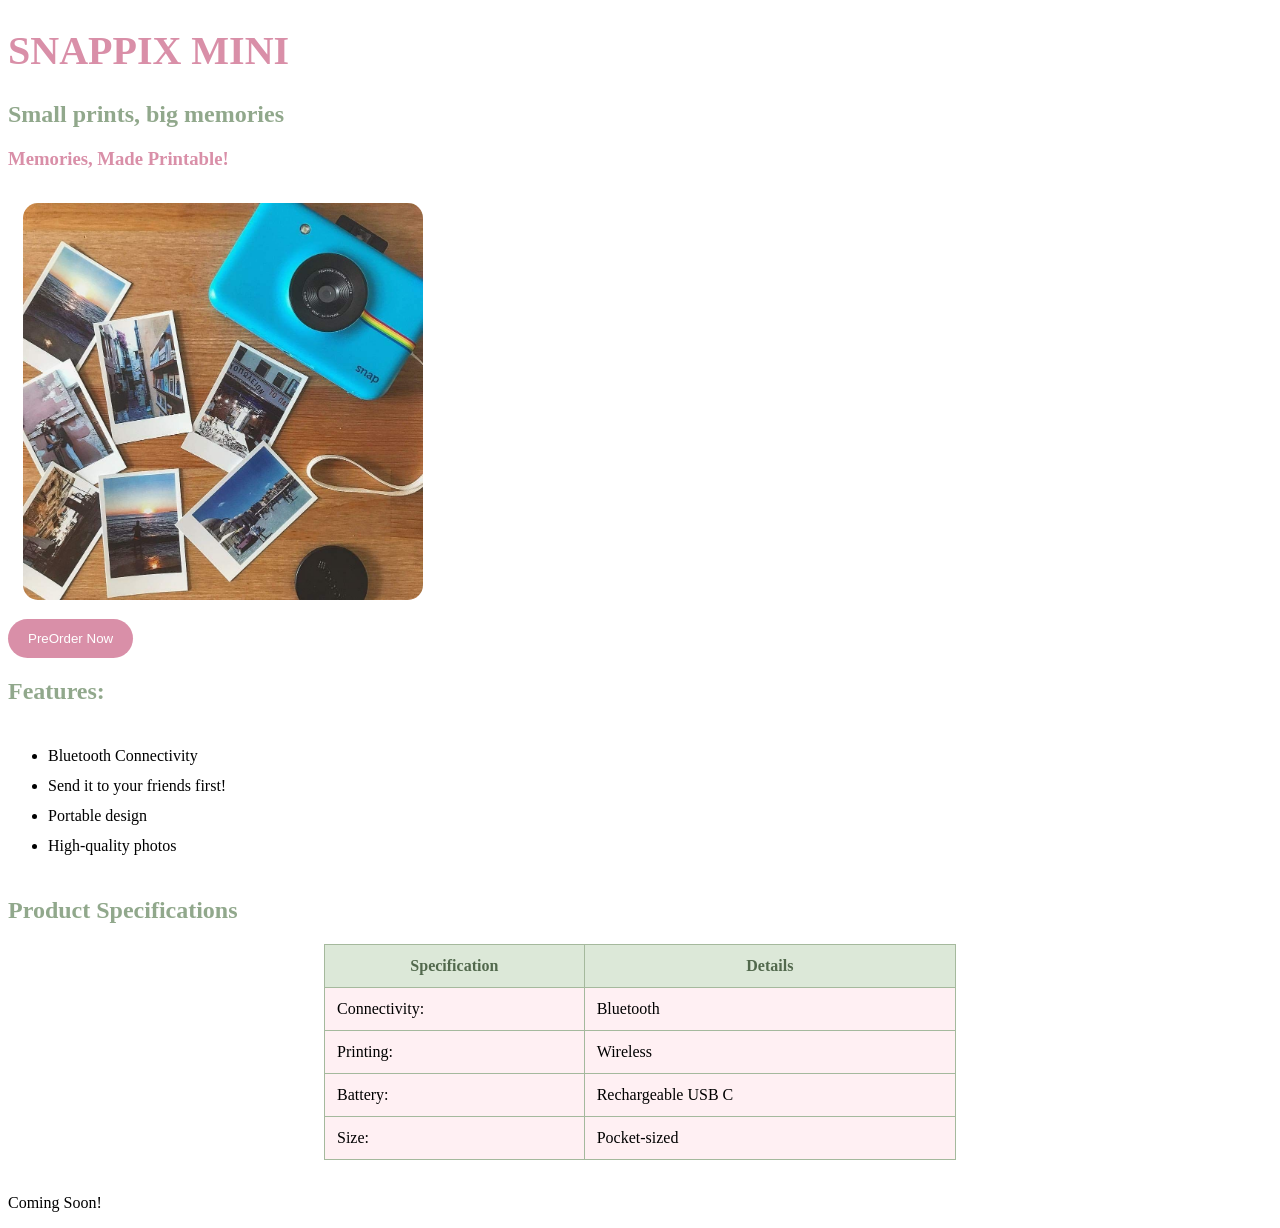
==== index.html @ 429f040e "Add Lab 11 page" ====
<!--Sanaina Ahsan, 26I-3102, SE-B-->

<!DOCTYPE html>
<html>

<head>
    <title>SNAPPIX Mini</title>
    <link rel="stylesheet" href="style.css">
</head>

<body>

    <h1>SNAPPIX MINI</h1>
    <h2>Small prints, big memories</h2>
    <h3>Memories, Made Printable!</h3>

    <img src="images/image.jpg" width="400">

    <br>

    <button onclick="preOrder()">
        PreOrder Now
    </button>

    <h2>Features:</h2>

    <ul>
        <li>Bluetooth Connectivity</li>
        <li>Send it to your friends first!</li>
        <li>Portable design</li>
        <li>High-quality photos</li>
    </ul>

    <h2>Product Specifications</h2>

    <table>
        <tr>
            <th>Specification</th>
            <th>Details</th>
        </tr>

        <tr>
            <td>Connectivity:</td>
            <td>Bluetooth</td>
        </tr>

        <tr>
            <td>Printing:</td>
            <td>Wireless</td>
        </tr>

        <tr>
            <td>Battery:</td>
            <td>Rechargeable USB C</td>
        </tr>

        <tr>
            <td>Size:</td>
            <td>Pocket-sized</td>
        </tr>

    </table>

    <br>

    <p>Coming Soon!</p>

    <script>
        function preOrder() {
            window.alert("SNAPPIX Mini is coming soon! Price: Rs. 8499");
            console.log("PreOrder button was clicked");
        }
    </script>

</body>
</html>
---- style.css ----
<!--Sanaina Ahsan, 26I-3102,SE-B-->
body {
    background-color: #FFF8F8;
    font-family: 'Poppins', Arial;
    text-align: center;
    color: #444444;
}

/* Main heading */
h1 {
    color: #D98FA8;
    font-size: 40px;
}

/* Subheadings */
h2 {
    color: #91A88C;
}

h3 {
    color: #D98FA8;
}


img {
    border-radius: 15px;
    margin: 15px;
}

/* Features */
ul {
    display: inline-block;
    text-align: left;
    line-height: 30px;
}

/* Specifications table */
table {
    margin: auto;
    border-collapse: collapse;
    width: 50%;
}

th, td {
    border: 1px solid #A5B99D;
    padding: 12px;
}

th {
    background-color: #DCE8D8;
    color: #52694D;
}

td {
    background-color: #FFF0F3;
}

/* Button */
button {
    background-color: #D98FA8;
    color: white;
    border: none;
    padding: 12px 20px;
    border-radius: 20px;
    font-family: 'Poppins', Arial;
    cursor: pointer;
}

button:hover {
    background-color: #91A88C;
}

/* Paragraphs */
p {
    font-size: 16px;
}
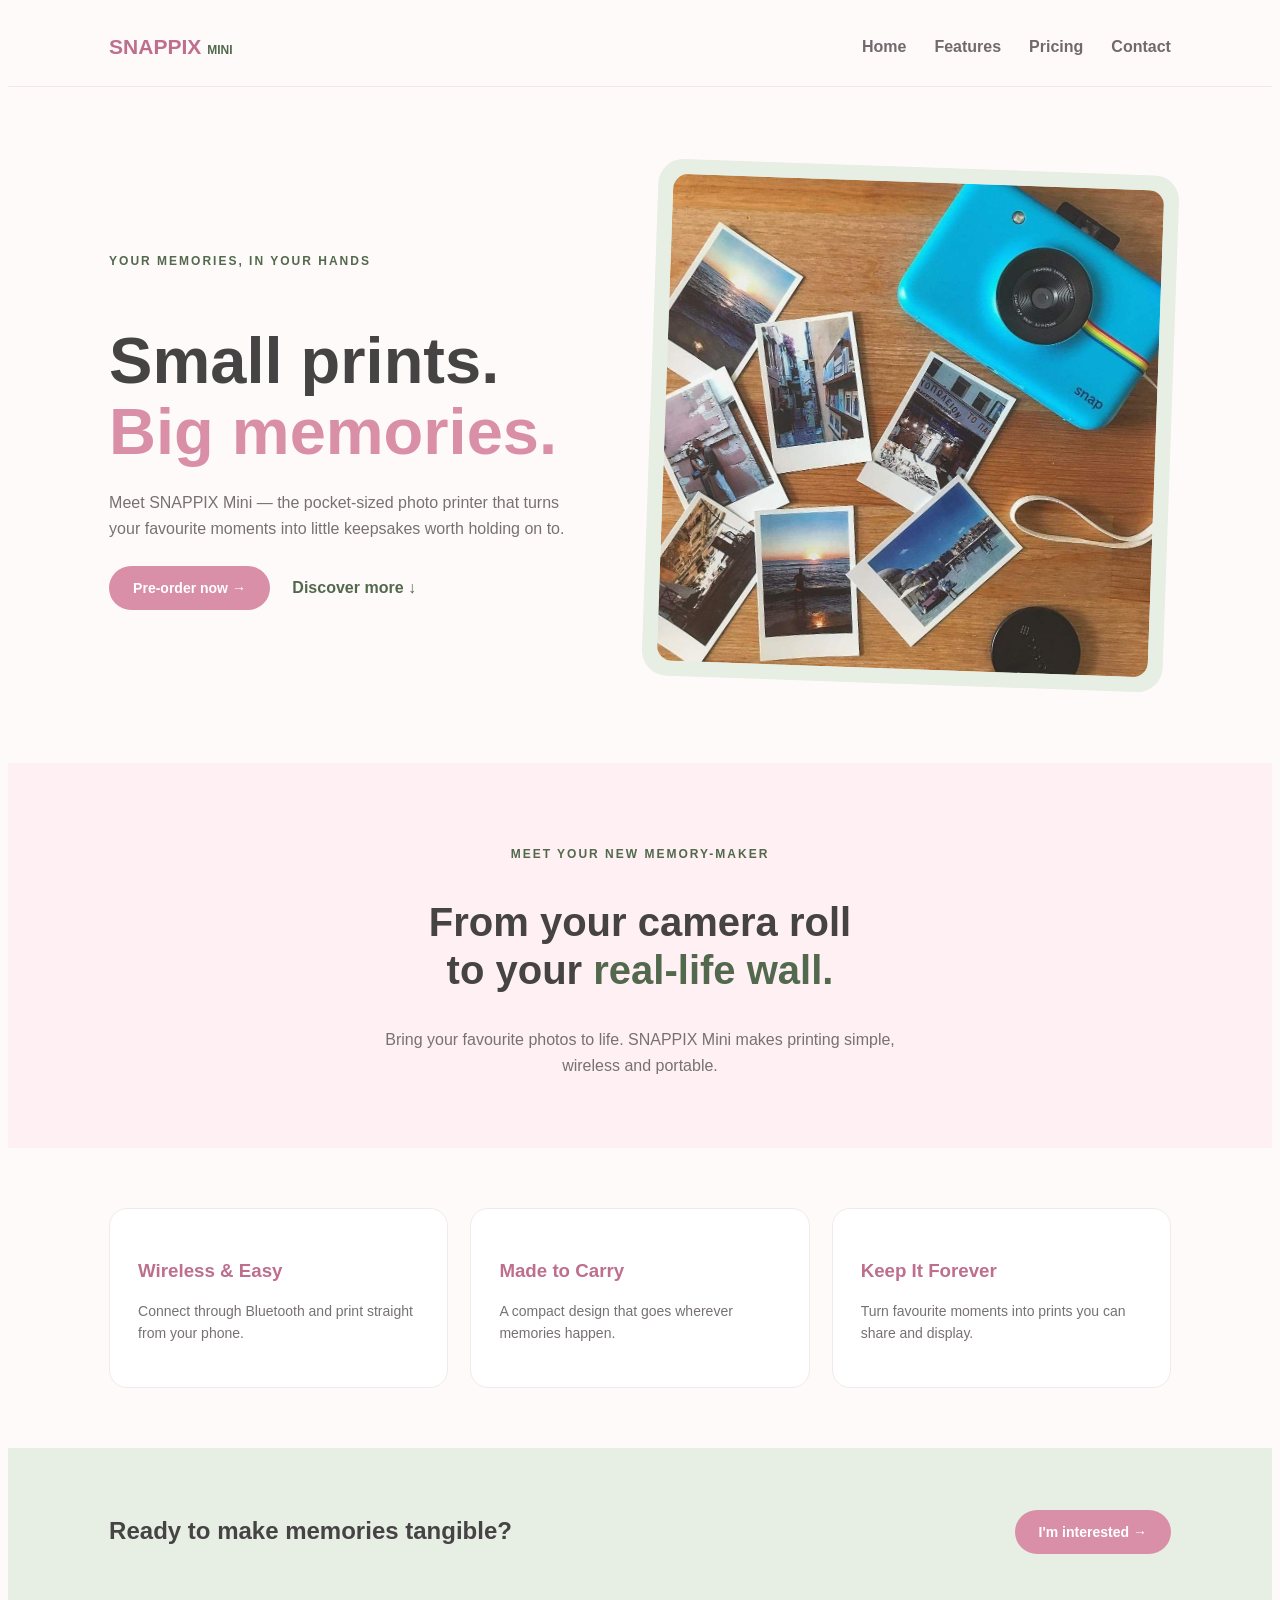
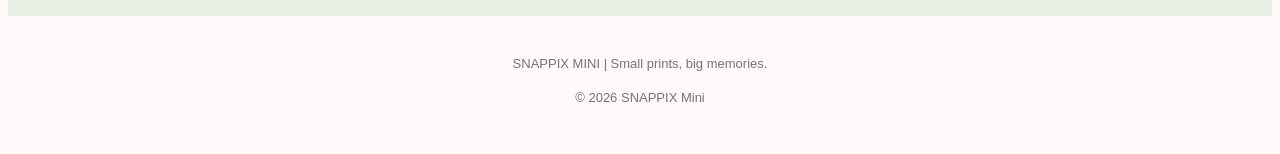
==== commit 9ad41e9d: "Home Page Changes A "I'm interested button was added". Website's layout was also redefined." ====
--- a/index.html
+++ b/index.html
@@ -1,77 +1,92 @@
 
 <!--Sanaina Ahsan, 26I-3102, SE-B-->
 
+
 <!DOCTYPE html>
-<html>
-
+<html lang="en">
 <head>
-    <title>SNAPPIX Mini</title>
+    <meta charset="UTF-8">
+    <meta name="viewport" content="width=device-width, initial-scale=1.0">
+    <title>SNAPPIX Mini | Home</title>
     <link rel="stylesheet" href="style.css">
 </head>
-
 <body>
 
-    <h1>SNAPPIX MINI</h1>
-    <h2>Small prints, big memories</h2>
-    <h3>Memories, Made Printable!</h3>
+<header>
+    <nav class="navbar">
+        <a href="index.html" class="logo">SNAPPIX <span>MINI</span></a>
+        <div class="nav-links">
+            <a href="index.html">Home</a>
+            <a href="features.html">Features</a>
+            <a href="pricing.html">Pricing</a>
+            <a href="contact.html">Contact</a>
+        </div>
+    </nav>
+</header>
 
-    <img src="images/image.jpg" width="400">
+<main>
+    <section class="hero">
+        <div class="hero-text">
+            <p class="eyebrow">YOUR MEMORIES, IN YOUR HANDS</p>
+            <h1>Small prints.<br><span>Big memories.</span></h1>
 
-    <br>
+            <p>
+                Meet SNAPPIX Mini — the pocket-sized photo printer
+                that turns your favourite moments into little keepsakes
+                worth holding on to.
+            </p>
 
-    <button onclick="preOrder()">
-        PreOrder Now
-    </button>
+            <button onclick="showMessage()">Pre-order now →</button>
+            <a href="#highlights" class="text-link">Discover more ↓</a>
+        </div>
 
-    <h2>Features:</h2>
+        <div class="hero-image">
+            <img src="images/image.jpg"
+                 alt="SNAPPIX Mini portable photo printer">
+        </div>
+    </section>
 
-    <ul>
-        <li>Bluetooth Connectivity</li>
-        <li>Send it to your friends first!</li>
-        <li>Portable design</li>
-        <li>High-quality photos</li>
-    </ul>
+    <section class="intro" id="highlights">
+        <p class="eyebrow">MEET YOUR NEW MEMORY-MAKER</p>
+        <h2>From your camera roll<br>to your <span>real-life wall.</span></h2>
+        <p>
+            Bring your favourite photos to life.
+            SNAPPIX Mini makes printing simple, wireless and portable.
+        </p>
+    </section>
 
-    <h2>Product Specifications</h2>
+    <section class="features">
+        <div class="feature-card">
+            <h3>Wireless & Easy</h3>
+            <p>Connect through Bluetooth and print straight from your phone.</p>
+        </div>
 
-    <table>
-        <tr>
-            <th>Specification</th>
-            <th>Details</th>
-        </tr>
+        <div class="feature-card">
+            <h3>Made to Carry</h3>
+            <p>A compact design that goes wherever memories happen.</p>
+        </div>
 
-        <tr>
-            <td>Connectivity:</td>
-            <td>Bluetooth</td>
-        </tr>
+        <div class="feature-card">
+            <h3>Keep It Forever</h3>
+            <p>Turn favourite moments into prints you can share and display.</p>
+        </div>
+    </section>
 
-        <tr>
-            <td>Printing:</td>
-            <td>Wireless</td>
-        </tr>
+    <section class="bottom">
+        <h2>Ready to make memories tangible?</h2>
+        <button onclick="showMessage()">I'm interested →</button>
+    </section>
+</main>
 
-        <tr>
-            <td>Battery:</td>
-            <td>Rechargeable USB C</td>
-        </tr>
+<footer>
+    <p>SNAPPIX MINI | Small prints, big memories.</p>
+    <p>© 2026 SNAPPIX Mini</p>
+</footer>
 
-        <tr>
-            <td>Size:</td>
-            <td>Pocket-sized</td>
-        </tr>
-
-    </table>
-
-    <br>
-
-    <p>Coming Soon!</p>
-
-    <script>
-        function preOrder() {
-            window.alert("SNAPPIX Mini is coming soon! Price: Rs. 8499");
-            console.log("PreOrder button was clicked");
-        }
-    </script>
-
+<script>
+    function showMessage() {
+        alert("Thank you for your interest in SNAPPIX Mini! Coming soon.");
+    }
+</script>
 </body>
 </html>
--- a/style.css
+++ b/style.css
@@ -1,76 +1,213 @@
 <!--Sanaina Ahsan, 26I-3102,SE-B-->
+
+* {
+    margin: 0;
+    padding: 0;
+    box-sizing: border-box;
+}
+
 body {
-    background-color: #FFF8F8;
-    font-family: 'Poppins', Arial;
-    text-align: center;
-    color: #444444;
-}
-
-/* Main heading */
-h1 {
-    color: #D98FA8;
-    font-size: 40px;
-}
-
-/* Subheadings */
-h2 {
-    color: #91A88C;
-}
-
-h3 {
-    color: #D98FA8;
-}
-
-
-img {
-    border-radius: 15px;
-    margin: 15px;
-}
-
-/* Features */
-ul {
-    display: inline-block;
-    text-align: left;
-    line-height: 30px;
-}
-
-/* Specifications table */
-table {
-    margin: auto;
-    border-collapse: collapse;
-    width: 50%;
-}
-
-th, td {
-    border: 1px solid #A5B99D;
-    padding: 12px;
-}
-
-th {
-    background-color: #DCE8D8;
-    color: #52694D;
-}
-
-td {
-    background-color: #FFF0F3;
-}
-
-/* Button */
+    font-family: Arial, sans-serif;
+    background: #fffafa;
+    color: #454344;
+    line-height: 1.6;
+}
+
+.navbar {
+    display: flex;
+    justify-content: space-between;
+    align-items: center;
+    padding: 22px 8%;
+    border-bottom: 1px solid #f2e8eb;
+}
+
+.logo {
+    color: #bd6f8d;
+    font-size: 21px;
+    font-weight: bold;
+    text-decoration: none;
+}
+
+.logo span {
+    color: #52694d;
+    font-size: 12px;
+}
+
+.nav-links {
+    display: flex;
+    gap: 28px;
+}
+
+.nav-links a {
+    text-decoration: none;
+    color: #71696d;
+    font-weight: bold;
+}
+
+.nav-links a:hover {
+    color: #bd6f8d;
+}
+
+.hero {
+    display: flex;
+    align-items: center;
+    justify-content: space-between;
+    gap: 50px;
+    padding: 80px 8%;
+}
+
+.hero-text {
+    flex: 1;
+}
+
+.eyebrow {
+    color: #52694d;
+    font-size: 12px;
+    font-weight: bold;
+    letter-spacing: 2px;
+    margin-bottom: 18px;
+}
+
+.hero h1 {
+    font-size: 65px;
+    line-height: 1.1;
+    margin-bottom: 22px;
+}
+
+.hero h1 span {
+    color: #d98fa8;
+}
+
+.hero-text > p:not(.eyebrow) {
+    color: #777174;
+    margin-bottom: 25px;
+    max-width: 470px;
+}
+
 button {
-    background-color: #D98FA8;
+    background: #d98fa8;
     color: white;
     border: none;
-    padding: 12px 20px;
-    border-radius: 20px;
-    font-family: 'Poppins', Arial;
+    border-radius: 25px;
+    padding: 14px 24px;
     cursor: pointer;
+    font-size: 14px;
+    font-weight: bold;
 }
 
 button:hover {
-    background-color: #91A88C;
-}
-
-/* Paragraphs */
-p {
-    font-size: 16px;
-}+    background: #bd6f8d;
+}
+
+.text-link {
+    color: #52694d;
+    text-decoration: none;
+    margin-left: 18px;
+    font-weight: bold;
+}
+
+.hero-image {
+    flex: 1;
+    background: #e7eee3;
+    padding: 15px;
+    border-radius: 25px;
+    transform: rotate(2deg);
+}
+
+.hero-image img {
+    width: 100%;
+    display: block;
+    border-radius: 15px;
+}
+
+.intro {
+    text-align: center;
+    padding: 70px 20px;
+    background: #fff0f3;
+}
+
+.intro h2 {
+    font-size: 40px;
+    line-height: 1.2;
+}
+
+.intro h2 span {
+    color: #52694d;
+}
+
+.intro > p:last-child {
+    max-width: 550px;
+    margin: 18px auto 0;
+    color: #777174;
+}
+
+.features {
+    display: flex;
+    gap: 22px;
+    padding: 60px 8%;
+}
+
+.feature-card {
+    flex: 1;
+    background: white;
+    padding: 28px;
+    border: 1px solid #f2e9ec;
+    border-radius: 18px;
+}
+
+.feature-card h3 {
+    margin-bottom: 10px;
+    color: #bd6f8d;
+}
+
+.feature-card p {
+    color: #777174;
+    font-size: 14px;
+}
+
+.bottom {
+    background: #e7eee3;
+    padding: 45px 8%;
+    display: flex;
+    justify-content: space-between;
+    align-items: center;
+    gap: 20px;
+}
+
+footer {
+    text-align: center;
+    padding: 25px;
+    color: #777174;
+    font-size: 13px;
+}
+
+@media (max-width: 700px) {
+    .navbar {
+        flex-direction: column;
+        gap: 18px;
+    }
+
+    .nav-links {
+        gap: 15px;
+        flex-wrap: wrap;
+        justify-content: center;
+    }
+
+    .hero {
+        flex-direction: column;
+        padding: 50px 7%;
+    }
+
+    .hero h1 {
+        font-size: 48px;
+    }
+
+    .features {
+        flex-direction: column;
+    }
+
+    .bottom {
+        flex-direction: column;
+        text-align: center;
+    }
+}
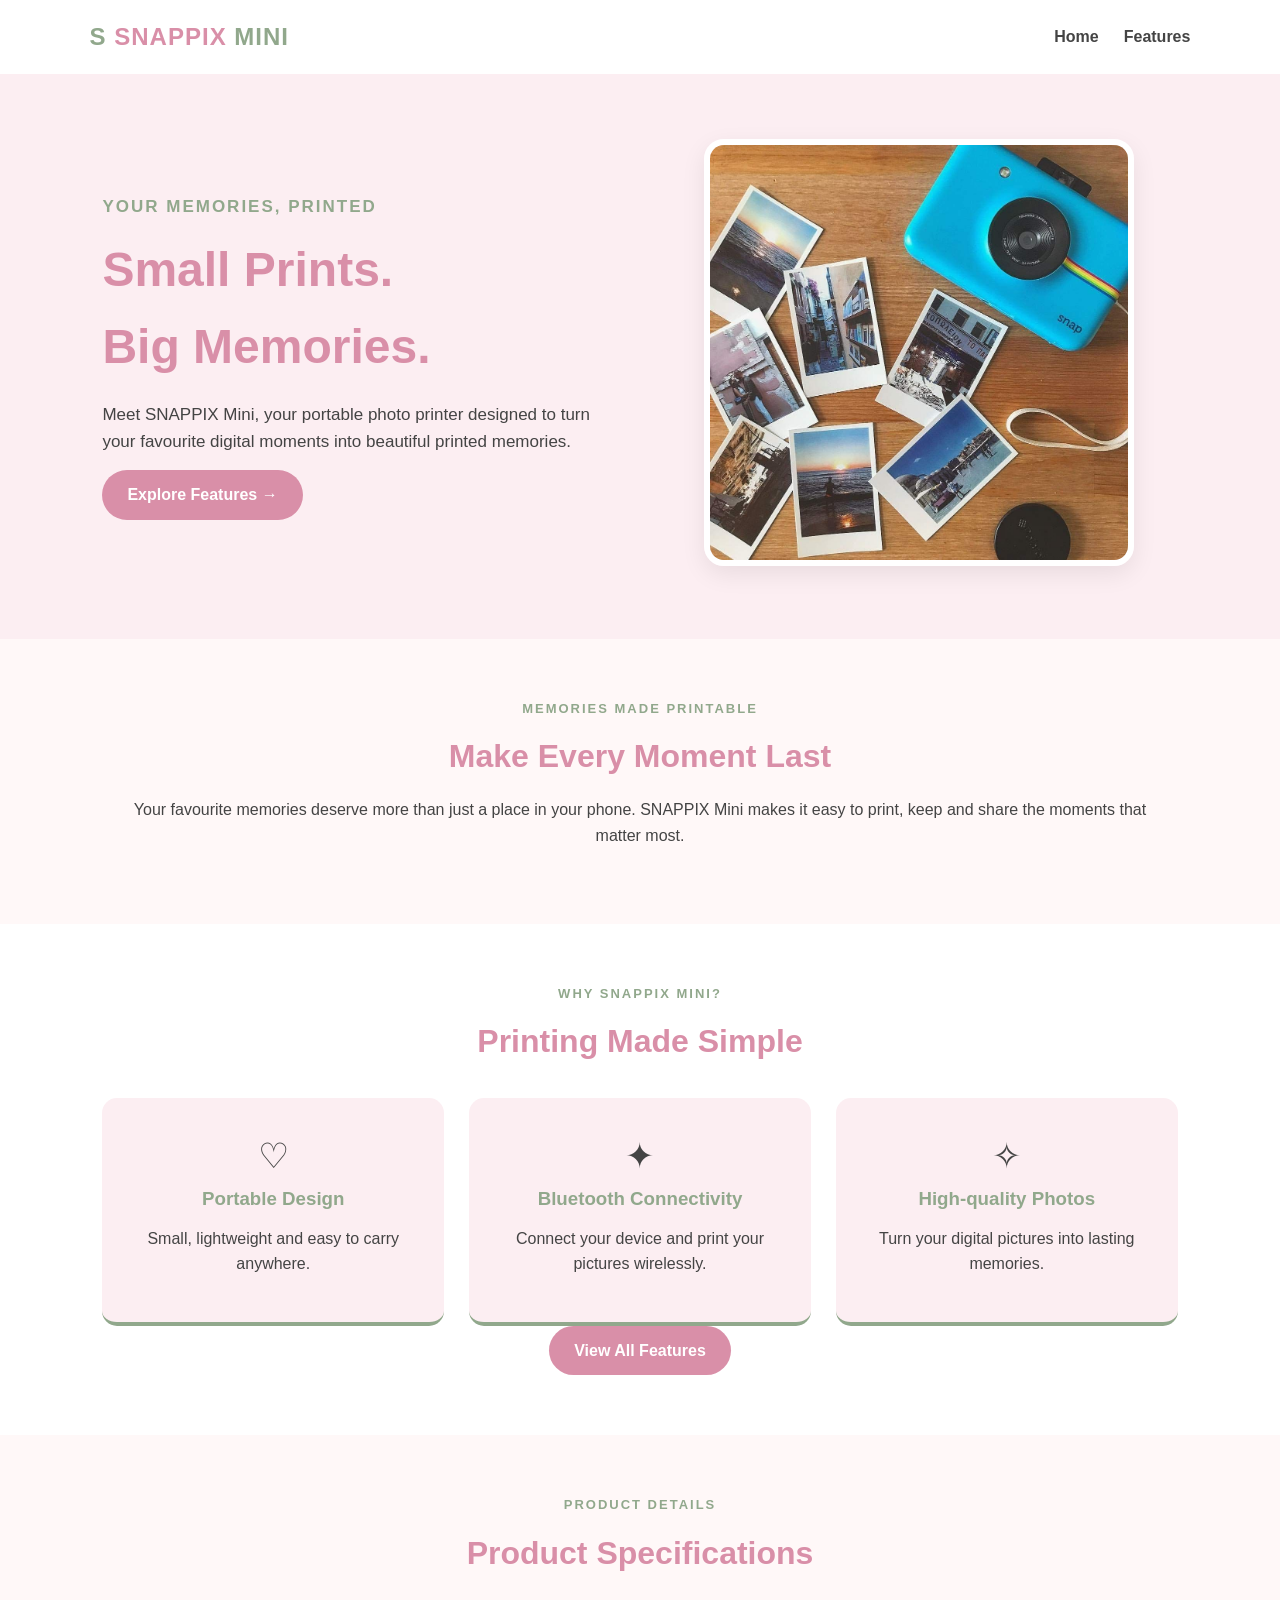
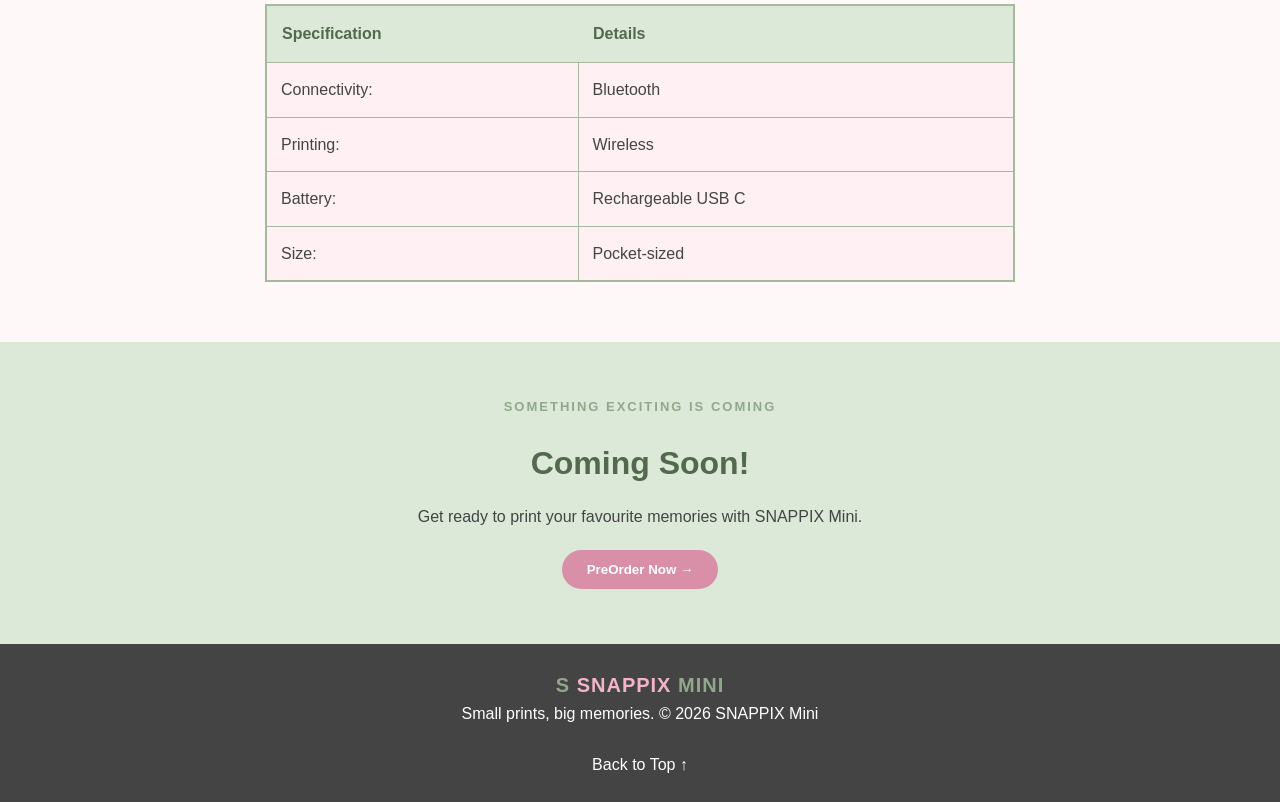
==== commit fa3c208d: "Features page Added a features page with new content and linked it to home page." ====
--- a/index.html
+++ b/index.html
@@ -1,92 +1,225 @@
-
-<!--Sanaina Ahsan, 26I-3102, SE-B-->
-
 
 <!DOCTYPE html>
 <html lang="en">
+
 <head>
     <meta charset="UTF-8">
     <meta name="viewport" content="width=device-width, initial-scale=1.0">
+
     <title>SNAPPIX Mini | Home</title>
+
     <link rel="stylesheet" href="style.css">
 </head>
+
 <body>
 
-<header>
-    <nav class="navbar">
-        <a href="index.html" class="logo">SNAPPIX <span>MINI</span></a>
-        <div class="nav-links">
-            <a href="index.html">Home</a>
+    <!-- Navigation Bar -->
+    <header class="site-header">
+
+        <a href="index.html" class="brand">
+            <span class="brand-mark">S</span>
+            SNAPPIX <span class="brand-light">MINI</span>
+        </a>
+
+        <nav class="main-nav">
+            <a class="active" href="index.html">Home</a>
             <a href="features.html">Features</a>
-            <a href="pricing.html">Pricing</a>
-            <a href="contact.html">Contact</a>
+        </nav>
+
+    </header>
+
+
+    <!-- Home Hero Section -->
+    <section class="hero">
+
+        <div class="hero-content">
+
+            <p class="eyebrow">YOUR MEMORIES, PRINTED</p>
+
+            <h1>Small Prints.<br>Big Memories.</h1>
+
+            <p class="hero-description">
+                Meet SNAPPIX Mini, your portable photo printer
+                designed to turn your favourite digital moments
+                into beautiful printed memories.
+            </p>
+
+            <a href="features.html" class="button">
+                Explore Features →
+            </a>
+
         </div>
-    </nav>
-</header>
-
-<main>
-    <section class="hero">
-        <div class="hero-text">
-            <p class="eyebrow">YOUR MEMORIES, IN YOUR HANDS</p>
-            <h1>Small prints.<br><span>Big memories.</span></h1>
-
-            <p>
-                Meet SNAPPIX Mini — the pocket-sized photo printer
-                that turns your favourite moments into little keepsakes
-                worth holding on to.
-            </p>
-
-            <button onclick="showMessage()">Pre-order now →</button>
-            <a href="#highlights" class="text-link">Discover more ↓</a>
-        </div>
 
         <div class="hero-image">
+
             <img src="images/image.jpg"
                  alt="SNAPPIX Mini portable photo printer">
+
         </div>
-    </section>
-
-    <section class="intro" id="highlights">
-        <p class="eyebrow">MEET YOUR NEW MEMORY-MAKER</p>
-        <h2>From your camera roll<br>to your <span>real-life wall.</span></h2>
+
+    </section>
+
+
+    <!-- Introduction Section -->
+    <section class="intro-section">
+
+        <p class="eyebrow">MEMORIES MADE PRINTABLE</p>
+
+        <h2>Make Every Moment Last</h2>
+
         <p>
-            Bring your favourite photos to life.
-            SNAPPIX Mini makes printing simple, wireless and portable.
+            Your favourite memories deserve more than just a place
+            in your phone. SNAPPIX Mini makes it easy to print,
+            keep and share the moments that matter most.
         </p>
-    </section>
-
-    <section class="features">
-        <div class="feature-card">
-            <h3>Wireless & Easy</h3>
-            <p>Connect through Bluetooth and print straight from your phone.</p>
+
+    </section>
+
+
+    <!-- Product Features Preview -->
+    <section class="preview-section">
+
+        <p class="eyebrow">WHY SNAPPIX MINI?</p>
+
+        <h2>Printing Made Simple</h2>
+
+        <div class="preview-container">
+
+            <div class="preview-card">
+
+                <span class="feature-symbol">♡</span>
+
+                <h3>Portable Design</h3>
+
+                <p>
+                    Small, lightweight and easy to carry anywhere.
+                </p>
+
+            </div>
+
+
+            <div class="preview-card">
+
+                <span class="feature-symbol">✦</span>
+
+                <h3>Bluetooth Connectivity</h3>
+
+                <p>
+                    Connect your device and print your pictures wirelessly.
+                </p>
+
+            </div>
+
+
+            <div class="preview-card">
+
+                <span class="feature-symbol">✧</span>
+
+                <h3>High-quality Photos</h3>
+
+                <p>
+                    Turn your digital pictures into lasting memories.
+                </p>
+
+            </div>
+
         </div>
 
-        <div class="feature-card">
-            <h3>Made to Carry</h3>
-            <p>A compact design that goes wherever memories happen.</p>
-        </div>
-
-        <div class="feature-card">
-            <h3>Keep It Forever</h3>
-            <p>Turn favourite moments into prints you can share and display.</p>
-        </div>
-    </section>
-
-    <section class="bottom">
-        <h2>Ready to make memories tangible?</h2>
-        <button onclick="showMessage()">I'm interested →</button>
-    </section>
-</main>
-
-<footer>
-    <p>SNAPPIX MINI | Small prints, big memories.</p>
-    <p>© 2026 SNAPPIX Mini</p>
-</footer>
-
-<script>
-    function showMessage() {
-        alert("Thank you for your interest in SNAPPIX Mini! Coming soon.");
-    }
-</script>
+        <a href="features.html" class="button secondary-button">
+            View All Features
+        </a>
+
+    </section>
+
+
+    <!-- Product Specifications -->
+    <section class="specifications-section">
+
+        <p class="eyebrow">PRODUCT DETAILS</p>
+
+        <h2>Product Specifications</h2>
+
+        <table>
+
+            <tr>
+                <th>Specification</th>
+                <th>Details</th>
+            </tr>
+
+            <tr>
+                <td>Connectivity:</td>
+                <td>Bluetooth</td>
+            </tr>
+
+            <tr>
+                <td>Printing:</td>
+                <td>Wireless</td>
+            </tr>
+
+            <tr>
+                <td>Battery:</td>
+                <td>Rechargeable USB C</td>
+            </tr>
+
+            <tr>
+                <td>Size:</td>
+                <td>Pocket-sized</td>
+            </tr>
+
+        </table>
+
+    </section>
+
+
+    <!-- Coming Soon Section -->
+    <section class="coming-soon">
+
+        <p class="eyebrow">SOMETHING EXCITING IS COMING</p>
+
+        <h2>Coming Soon!</h2>
+
+        <p>
+            Get ready to print your favourite memories
+            with SNAPPIX Mini.
+        </p>
+
+        <button class="button" onclick="preOrder()">
+            PreOrder Now →
+        </button>
+
+    </section>
+
+
+    <!-- Footer -->
+    <footer class="site-footer">
+
+        <a href="index.html" class="brand footer-brand">
+            <span class="brand-mark">S</span>
+            SNAPPIX <span class="brand-light">MINI</span>
+        </a>
+
+        <p>
+            Small prints, big memories.
+            <span>© 2026 SNAPPIX Mini</span>
+        </p>
+
+        <a href="#" class="back-top">Back to Top ↑</a>
+
+    </footer>
+
+
+    <!-- JavaScript -->
+    <script>
+
+        function preOrder() {
+
+            window.alert("SNAPPIX Mini is coming soon! Price: Rs. 8499");
+
+            console.log("SNAPPIX Mini PreOrder button clicked!");
+
+        }
+
+    </script>
+
 </body>
 </html>
--- a/style.css
+++ b/style.css
@@ -1,4 +1,9 @@
-<!--Sanaina Ahsan, 26I-3102,SE-B-->
+
+/* =====================================
+   SNAPPIX MINI - SHARED WEBSITE STYLING
+   Font: Arial
+   Colours: Pastel Pink and Sage Green
+   ===================================== */
 
 * {
     margin: 0;
@@ -6,208 +11,562 @@
     box-sizing: border-box;
 }
 
+html {
+    scroll-behavior: smooth;
+}
+
 body {
     font-family: Arial, sans-serif;
-    background: #fffafa;
-    color: #454344;
+    background-color: #FFF8F8;
+    color: #444444;
     line-height: 1.6;
 }
 
-.navbar {
+h1, h2 {
+    color: #D98FA8;
+}
+
+h3 {
+    color: #91A88C;
+}
+
+p {
+    margin-bottom: 15px;
+}
+
+a {
+    text-decoration: none;
+}
+
+/* HEADER AND NAVIGATION */
+
+.site-header {
+    background-color: #FFFFFF;
+    padding: 18px 7%;
     display: flex;
     justify-content: space-between;
     align-items: center;
-    padding: 22px 8%;
-    border-bottom: 1px solid #f2e8eb;
-}
-
-.logo {
-    color: #bd6f8d;
-    font-size: 21px;
+    flex-wrap: wrap;
+    box-shadow: 0 2px 10px rgba(0, 0, 0, 0.05);
+}
+
+.brand {
+    font-size: 24px;
     font-weight: bold;
-    text-decoration: none;
-}
-
-.logo span {
-    color: #52694d;
-    font-size: 12px;
-}
-
-.nav-links {
+    color: #D98FA8;
+    letter-spacing: 1px;
+}
+
+.brand-mark {
+    color: #91A88C;
+}
+
+.brand-light {
+    color: #91A88C;
+}
+
+.main-nav {
     display: flex;
-    gap: 28px;
-}
-
-.nav-links a {
-    text-decoration: none;
-    color: #71696d;
+    gap: 25px;
+    align-items: center;
+}
+
+.main-nav a {
+    color: #444444;
     font-weight: bold;
-}
-
-.nav-links a:hover {
-    color: #bd6f8d;
-}
+    transition: 0.3s;
+}
+
+.main-nav a:hover {
+    color: #D98FA8;
+}
+
+/* BUTTONS */
+
+.button {
+    display: inline-block;
+    background-color: #D98FA8;
+    color: white;
+    padding: 12px 25px;
+    border-radius: 25px;
+    font-weight: bold;
+    border: none;
+    cursor: pointer;
+    transition: 0.3s;
+}
+
+.button:hover {
+    background-color: #91A88C;
+    transform: translateY(-2px);
+}
+
+/* GENERAL TEXT */
+
+.eyebrow {
+    color: #91A88C;
+    font-weight: bold;
+    text-transform: uppercase;
+    letter-spacing: 2px;
+    font-size: 13px;
+    margin-bottom: 12px;
+}
+
+/* HOME PAGE HERO */
 
 .hero {
+    background-color: #FCEEF2;
+    padding: 65px 8%;
     display: flex;
     align-items: center;
     justify-content: space-between;
-    gap: 50px;
-    padding: 80px 8%;
-}
-
-.hero-text {
+    gap: 40px;
+}
+
+.hero-content {
     flex: 1;
 }
 
-.eyebrow {
-    color: #52694d;
-    font-size: 12px;
-    font-weight: bold;
-    letter-spacing: 2px;
-    margin-bottom: 18px;
-}
-
 .hero h1 {
-    font-size: 65px;
-    line-height: 1.1;
-    margin-bottom: 22px;
-}
-
-.hero h1 span {
-    color: #d98fa8;
-}
-
-.hero-text > p:not(.eyebrow) {
-    color: #777174;
-    margin-bottom: 25px;
-    max-width: 470px;
-}
-
-button {
-    background: #d98fa8;
-    color: white;
-    border: none;
-    border-radius: 25px;
-    padding: 14px 24px;
-    cursor: pointer;
-    font-size: 14px;
-    font-weight: bold;
-}
-
-button:hover {
-    background: #bd6f8d;
-}
-
-.text-link {
-    color: #52694d;
-    text-decoration: none;
-    margin-left: 18px;
-    font-weight: bold;
+    font-size: 48px;
+    margin-bottom: 15px;
+}
+
+.hero h2 {
+    font-size: 25px;
+    margin-bottom: 15px;
+}
+
+.hero p {
+    font-size: 17px;
 }
 
 .hero-image {
     flex: 1;
-    background: #e7eee3;
-    padding: 15px;
-    border-radius: 25px;
-    transform: rotate(2deg);
+    text-align: center;
 }
 
 .hero-image img {
     width: 100%;
-    display: block;
+    max-width: 430px;
+    border-radius: 20px;
+    border: 6px solid white;
+    box-shadow: 0 8px 25px rgba(0, 0, 0, 0.08);
+}
+
+/* INTRODUCTION */
+
+.intro-section {
+    text-align: center;
+    padding: 60px 10%;
+}
+
+.intro-section h2 {
+    font-size: 32px;
+    margin-bottom: 15px;
+}
+
+/* HOME PAGE FEATURE PREVIEW */
+
+.preview-section {
+    background-color: #FFFFFF;
+    padding: 60px 8%;
+    text-align: center;
+}
+
+.preview-section h2 {
+    font-size: 32px;
+    margin-bottom: 30px;
+}
+
+.preview-container {
+    display: grid;
+    grid-template-columns: repeat(3, 1fr);
+    gap: 25px;
+    margin-top: 30px;
+}
+
+.preview-card {
+    background-color: #FCEEF2;
+    padding: 30px 20px;
     border-radius: 15px;
-}
-
-.intro {
-    text-align: center;
-    padding: 70px 20px;
-    background: #fff0f3;
-}
-
-.intro h2 {
-    font-size: 40px;
-    line-height: 1.2;
-}
-
-.intro h2 span {
-    color: #52694d;
-}
-
-.intro > p:last-child {
-    max-width: 550px;
-    margin: 18px auto 0;
-    color: #777174;
-}
-
-.features {
+    border-bottom: 4px solid #91A88C;
+}
+
+.preview-card h3 {
+    margin-bottom: 12px;
+}
+
+.feature-symbol {
+    font-size: 35px;
+    margin-bottom: 12px;
+}
+
+/* SPECIFICATIONS TABLE */
+
+.specifications-section {
+    padding: 60px 10%;
+    text-align: center;
+}
+
+.specifications-section h2 {
+    font-size: 32px;
+    margin-bottom: 25px;
+}
+
+.specifications-section table {
+    width: 100%;
+    max-width: 750px;
+    margin: auto;
+    border-collapse: collapse;
+    background-color: white;
+    border: 2px solid #A5B99D;
+}
+
+.specifications-section th {
+    background-color: #DCE8D8;
+    color: #52694D;
+    padding: 15px;
+    text-align: left;
+}
+
+.specifications-section td {
+    background-color: #FFF0F3;
+    padding: 14px;
+    border: 1px solid #A5B99D;
+    text-align: left;
+}
+
+/* FEATURES PAGE HERO */
+
+.features-hero {
+    background-color: #FCEEF2;
+    padding: 60px 8%;
     display: flex;
-    gap: 22px;
+    align-items: center;
+    justify-content: space-between;
+    gap: 40px;
+}
+
+.features-hero-content {
+    flex: 1;
+}
+
+.features-hero h1 {
+    font-size: 45px;
+    margin-bottom: 15px;
+}
+
+.features-hero p {
+    font-size: 17px;
+}
+
+.features-image {
+    flex: 1;
+    text-align: center;
+}
+
+.features-image img {
+    width: 100%;
+    max-width: 430px;
+    border-radius: 20px;
+    border: 6px solid white;
+    box-shadow: 0 8px 25px rgba(0, 0, 0, 0.08);
+}
+
+.features-intro {
+    text-align: center;
+    padding: 50px 10%;
+}
+
+.features-intro h2 {
+    font-size: 32px;
+    margin-bottom: 15px;
+}
+
+/* FOUR MAIN FEATURES */
+
+.features-section {
+    background-color: #FFFFFF;
     padding: 60px 8%;
+    text-align: center;
+}
+
+.features-section h2 {
+    font-size: 32px;
+    margin-bottom: 15px;
+}
+
+.features-container {
+    display: grid;
+    grid-template-columns: repeat(2, 1fr);
+    gap: 25px;
+    margin-top: 35px;
 }
 
 .feature-card {
-    flex: 1;
-    background: white;
-    padding: 28px;
-    border: 1px solid #f2e9ec;
-    border-radius: 18px;
+    background-color: #FCEEF2;
+    padding: 30px;
+    border-radius: 15px;
+    border-bottom: 4px solid #91A88C;
+    transition: 0.3s;
+}
+
+.feature-card:hover {
+    transform: translateY(-5px);
+    box-shadow: 0 8px 20px rgba(0, 0, 0, 0.08);
 }
 
 .feature-card h3 {
+    margin-bottom: 12px;
+    font-size: 21px;
+}
+
+/* HOW IT WORKS */
+
+.how-it-works {
+    padding: 60px 8%;
+    text-align: center;
+}
+
+.how-it-works h2 {
+    font-size: 32px;
+    margin-bottom: 15px;
+}
+
+.section-description {
+    max-width: 700px;
+    margin: 0 auto 30px;
+}
+
+.steps-container {
+    display: grid;
+    grid-template-columns: repeat(3, 1fr);
+    gap: 25px;
+    margin-top: 30px;
+}
+
+.step-card {
+    background-color: #DCE8D8;
+    padding: 30px 20px;
+    border-radius: 15px;
+}
+
+.step-number {
+    background-color: #91A88C;
+    color: white;
+    width: 45px;
+    height: 45px;
+    border-radius: 50%;
+    display: flex;
+    justify-content: center;
+    align-items: center;
+    font-size: 20px;
+    font-weight: bold;
+    margin: 0 auto 15px;
+}
+
+.step-card h3 {
     margin-bottom: 10px;
-    color: #bd6f8d;
-}
-
-.feature-card p {
-    color: #777174;
-    font-size: 14px;
-}
-
-.bottom {
-    background: #e7eee3;
-    padding: 45px 8%;
-    display: flex;
-    justify-content: space-between;
-    align-items: center;
-    gap: 20px;
-}
-
-footer {
-    text-align: center;
-    padding: 25px;
-    color: #777174;
-    font-size: 13px;
-}
-
-@media (max-width: 700px) {
-    .navbar {
+}
+
+/* WHY CHOOSE SNAPPIX */
+
+.benefits-section {
+    background-color: #FCEEF2;
+    padding: 60px 8%;
+    text-align: center;
+}
+
+.benefits-section h2 {
+    font-size: 32px;
+    margin-bottom: 30px;
+}
+
+.benefits-container {
+    display: grid;
+    grid-template-columns: repeat(3, 1fr);
+    gap: 25px;
+}
+
+.benefit-card {
+    background-color: white;
+    padding: 30px 20px;
+    border-radius: 15px;
+}
+
+.benefit-card h3 {
+    margin-bottom: 12px;
+}
+
+/* CREATIVE USES */
+
+.creative-section {
+    padding: 60px 8%;
+    text-align: center;
+}
+
+.creative-section h2 {
+    font-size: 32px;
+    margin-bottom: 30px;
+}
+
+.creative-container {
+    display: grid;
+    grid-template-columns: repeat(3, 1fr);
+    gap: 25px;
+}
+
+.creative-card {
+    background-color: #DCE8D8;
+    padding: 30px 20px;
+    border-radius: 15px;
+}
+
+.creative-card h3 {
+    margin-bottom: 12px;
+}
+
+/* FAQ SECTION */
+
+.faq-section {
+    background-color: #FFFFFF;
+    padding: 60px 10%;
+}
+
+.faq-section h2 {
+    text-align: center;
+    font-size: 32px;
+    margin-bottom: 30px;
+}
+
+.faq-container {
+    max-width: 800px;
+    margin: auto;
+}
+
+.faq-item {
+    background-color: #FFF0F3;
+    padding: 20px;
+    margin-bottom: 15px;
+    border-left: 5px solid #91A88C;
+    border-radius: 8px;
+}
+
+.faq-item h3 {
+    margin-bottom: 8px;
+}
+
+/* COMING SOON BANNER */
+
+.coming-soon {
+    background-color: #DCE8D8;
+    padding: 55px 10%;
+    text-align: center;
+}
+
+.coming-soon h2 {
+    color: #52694D;
+    font-size: 32px;
+    margin-bottom: 15px;
+}
+
+.coming-soon p {
+    margin-bottom: 20px;
+}
+
+/* FEATURES COMING SOON BANNER */
+
+.features-banner {
+    background-color: #DCE8D8;
+    padding: 50px 10%;
+    text-align: center;
+    border-radius: 15px;
+    margin: 40px 8%;
+}
+
+.features-banner h2 {
+    color: #52694D;
+    margin-bottom: 15px;
+}
+
+/* FOOTER */
+
+.site-footer {
+    background-color: #444444;
+    color: white;
+    text-align: center;
+    padding: 25px 10%;
+}
+
+.footer-brand {
+    color: #F2B5C8;
+    font-weight: bold;
+    font-size: 20px;
+    margin-bottom: 8px;
+}
+
+.back-top {
+    display: inline-block;
+    color: white;
+    margin-top: 10px;
+    transition: 0.3s;
+}
+
+.back-top:hover {
+    color: #F2B5C8;
+}
+
+/* RESPONSIVE DESIGN */
+
+@media screen and (max-width: 768px) {
+
+    .site-header {
         flex-direction: column;
-        gap: 18px;
-    }
-
-    .nav-links {
         gap: 15px;
+    }
+
+    .main-nav {
+        justify-content: center;
         flex-wrap: wrap;
-        justify-content: center;
-    }
-
-    .hero {
-        flex-direction: column;
-        padding: 50px 7%;
-    }
-
-    .hero h1 {
-        font-size: 48px;
-    }
-
-    .features {
-        flex-direction: column;
-    }
-
-    .bottom {
+        gap: 15px;
+    }
+
+    .hero,
+    .features-hero {
         flex-direction: column;
         text-align: center;
-    }
-}
+        padding: 45px 6%;
+    }
+
+    .hero h1,
+    .features-hero h1 {
+        font-size: 35px;
+    }
+
+    .preview-container,
+    .features-container,
+    .steps-container,
+    .benefits-container,
+    .creative-container {
+        grid-template-columns: 1fr;
+    }
+
+    .intro-section,
+    .features-intro {
+        padding: 40px 6%;
+    }
+
+    .specifications-section {
+        padding: 40px 5%;
+        overflow-x: auto;
+    }
+
+    .coming-soon {
+        padding: 40px 6%;
+    }
+
+    .features-banner {
+        margin: 25px 5%;
+        padding: 35px 6%;
+    }
+}
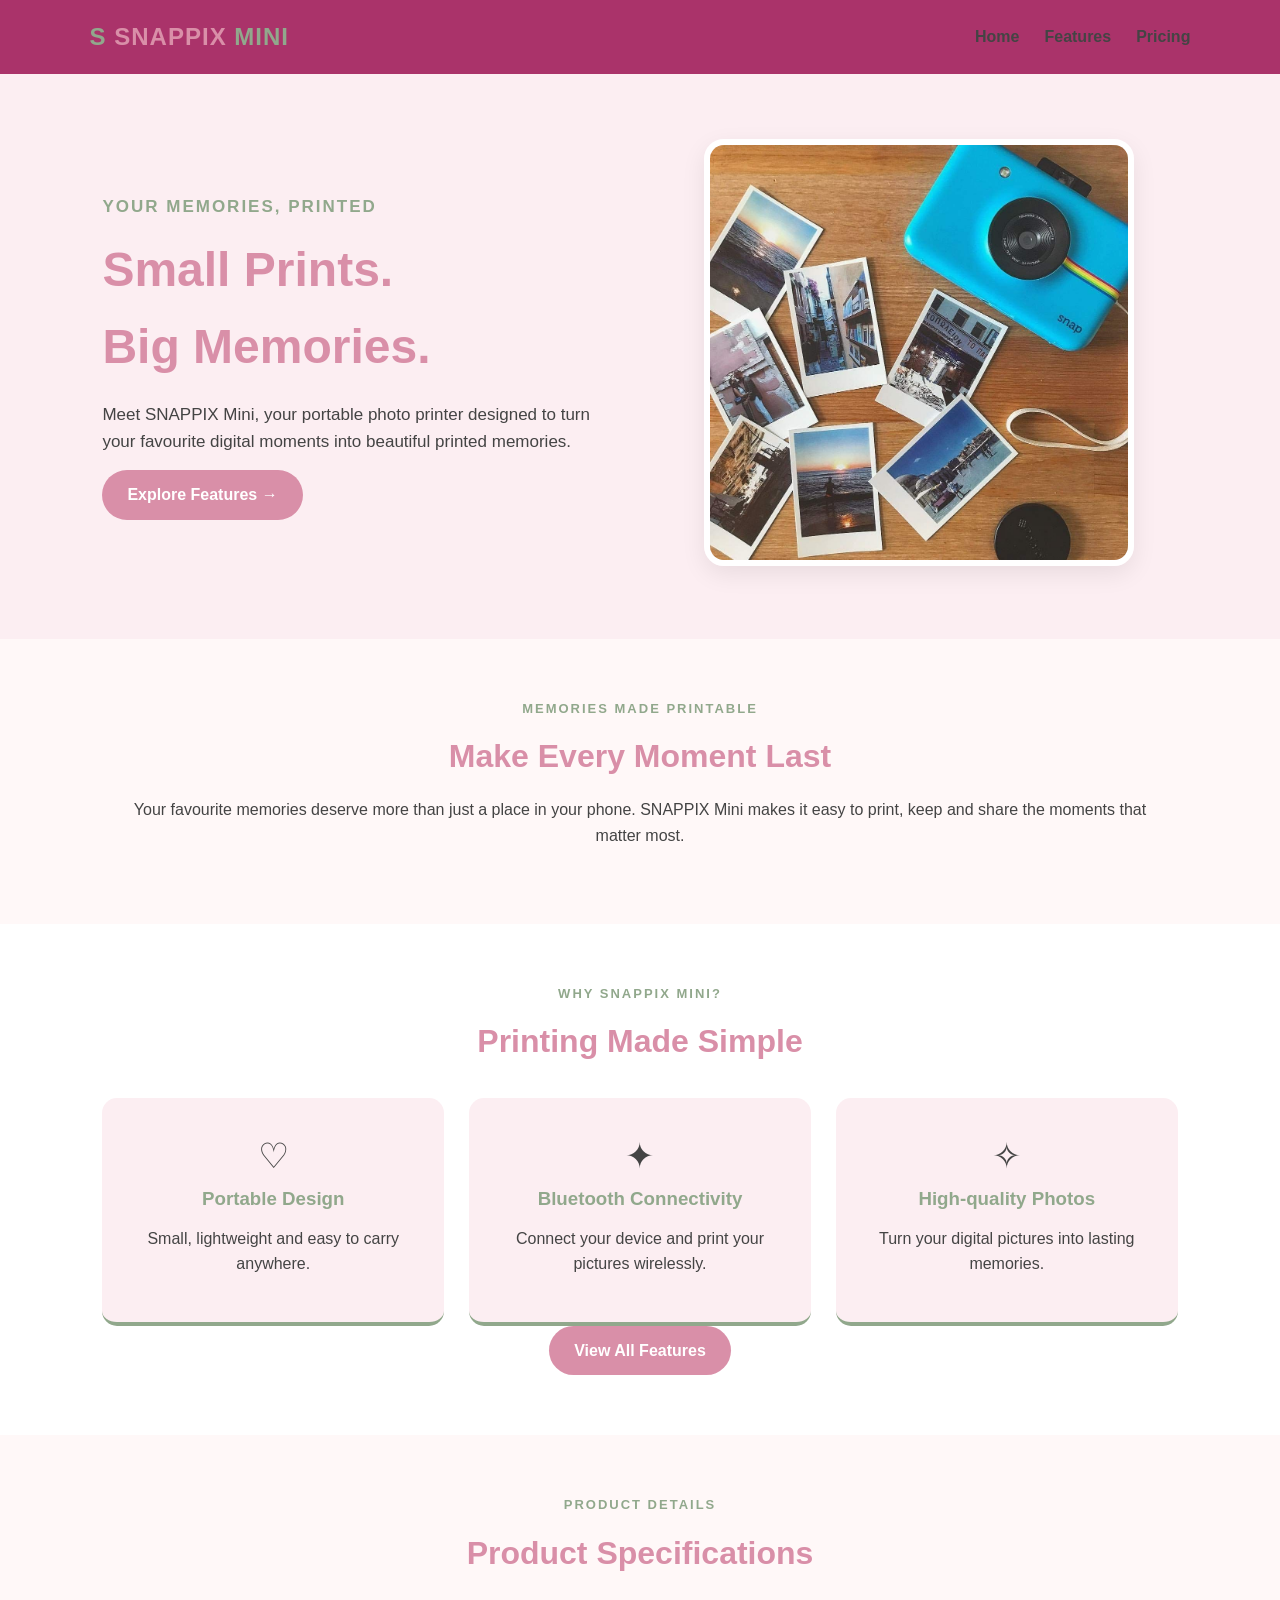
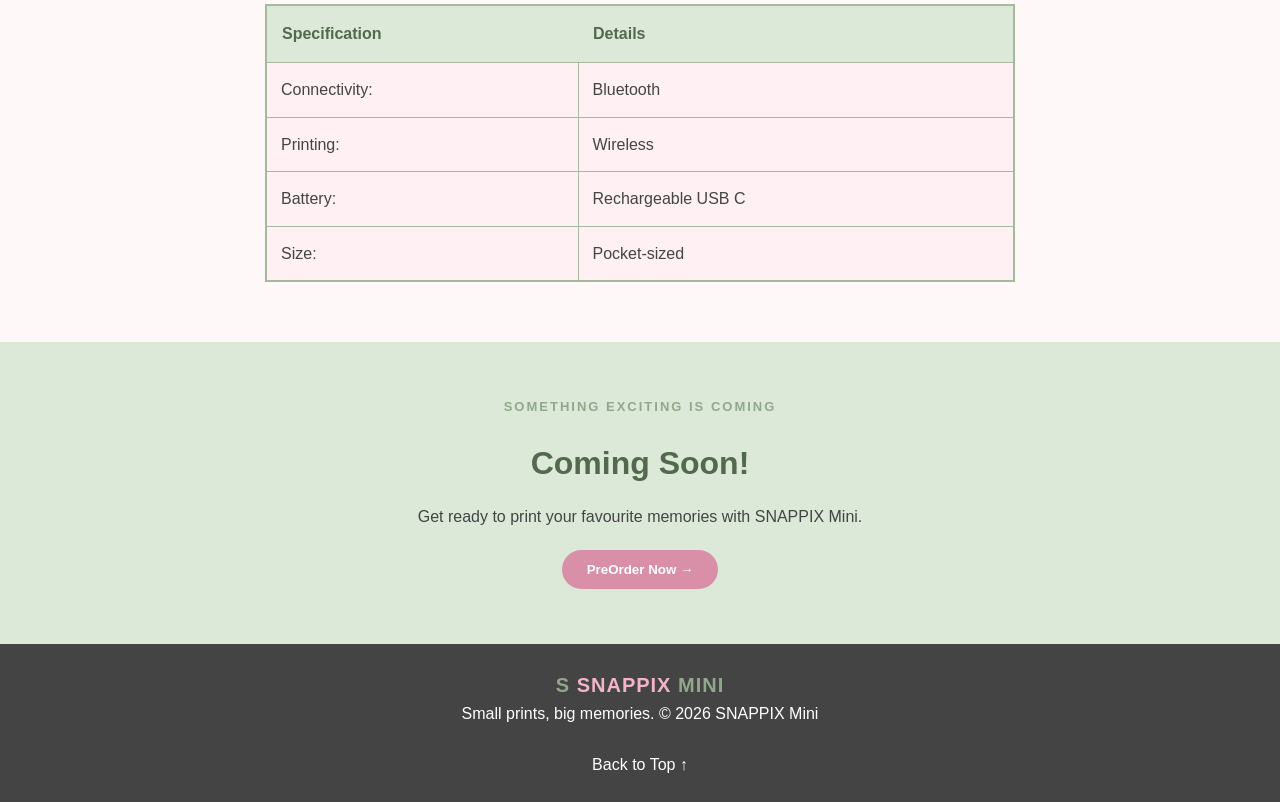
==== commit dd1f3fd7: "Pricing Page View pricing button which points to a table." ====
--- a/index.html
+++ b/index.html
@@ -9,6 +9,7 @@
     <title>SNAPPIX Mini | Home</title>
 
     <link rel="stylesheet" href="style.css">
+    
 </head>
 
 <body>
@@ -21,10 +22,13 @@
             SNAPPIX <span class="brand-light">MINI</span>
         </a>
 
-        <nav class="main-nav">
-            <a class="active" href="index.html">Home</a>
-            <a href="features.html">Features</a>
-        </nav>
+        
+<nav class="main-nav">
+    <a href="index.html">Home</a>
+    <a href="features.html">Features</a>
+    <a href="pricing.html">Pricing</a>
+</nav>
+
 
     </header>
 
--- a/style.css
+++ b/style.css
@@ -1,9 +1,3 @@
-
-/* =====================================
-   SNAPPIX MINI - SHARED WEBSITE STYLING
-   Font: Arial
-   Colours: Pastel Pink and Sage Green
-   ===================================== */
 
 * {
     margin: 0;
@@ -41,7 +35,7 @@
 /* HEADER AND NAVIGATION */
 
 .site-header {
-    background-color: #FFFFFF;
+    background-color: #AA336A;
     padding: 18px 7%;
     display: flex;
     justify-content: space-between;
@@ -570,3 +564,300 @@
         padding: 35px 6%;
     }
 }
+
+/* =====================================
+   SNAPPIX MINI - PRICING PAGE
+   ===================================== */
+
+/* PRICING HERO */
+
+.pricing-hero {
+    background-color: #FCEEF2;
+    padding: 65px 8%;
+    display: flex;
+    align-items: center;
+    justify-content: space-between;
+    gap: 40px;
+}
+
+.pricing-hero-content {
+    flex: 1;
+}
+
+.pricing-hero h1 {
+    font-size: 45px;
+    margin-bottom: 15px;
+}
+
+.pricing-hero h2 {
+    font-size: 25px;
+    margin-bottom: 15px;
+}
+
+.pricing-hero p {
+    font-size: 17px;
+}
+
+.pricing-hero-image {
+    flex: 1;
+    text-align: center;
+}
+
+.pricing-hero-image img {
+    width: 100%;
+    max-width: 430px;
+    border-radius: 20px;
+    border: 6px solid white;
+    box-shadow: 0 8px 25px rgba(0, 0, 0, 0.08);
+}
+
+/* PRICING INTRODUCTION */
+
+.pricing-intro {
+    text-align: center;
+    padding: 55px 10%;
+}
+
+.pricing-intro h2 {
+    font-size: 32px;
+    margin-bottom: 15px;
+}
+
+.pricing-intro p {
+    max-width: 750px;
+    margin: 0 auto 15px;
+}
+
+/* MAIN PRICING SECTION */
+
+.pricing-section {
+    background-color: #FFFFFF;
+    padding: 60px 8%;
+    display: flex;
+    justify-content: center;
+}
+
+.price-card {
+    background-color: #FCEEF2;
+    width: 100%;
+    max-width: 480px;
+    padding: 40px 35px;
+    border-radius: 20px;
+    border: 2px solid #D98FA8;
+    box-shadow: 0 8px 25px rgba(0, 0, 0, 0.07);
+    text-align: center;
+}
+
+.price-label {
+    color: #91A88C;
+    font-weight: bold;
+    letter-spacing: 2px;
+}
+
+.price-card h2 {
+    font-size: 26px;
+    margin: 10px 0;
+}
+
+.price {
+    color: #D98FA8;
+    font-size: 40px;
+    font-weight: bold;
+    margin: 20px 0 10px;
+}
+
+.price-description {
+    color: #666666;
+    font-size: 14px;
+}
+
+.price-divider {
+    height: 2px;
+    background-color: #DCE8D8;
+    margin: 25px 0;
+}
+
+.price-card h3 {
+    margin-bottom: 15px;
+}
+
+.price-features {
+    list-style: none;
+    text-align: left;
+    margin: 20px 0;
+}
+
+.price-features li {
+    padding: 10px 5px;
+    border-bottom: 1px solid #E7D8DC;
+}
+
+.price-features li::before {
+    content: "✓";
+    color: #91A88C;
+    font-weight: bold;
+    margin-right: 12px;
+}
+
+.price-button {
+    width: 100%;
+    margin-top: 15px;
+    font-size: 16px;
+}
+
+.availability {
+    color: #91A88C;
+    font-weight: bold;
+    margin-top: 15px;
+}
+
+/* WHY SNAPPIX IS WORTH IT */
+
+.value-section {
+    padding: 60px 8%;
+    text-align: center;
+    background-color: #FFF8F8;
+}
+
+.value-section h2 {
+    font-size: 32px;
+    margin-bottom: 30px;
+}
+
+.value-container {
+    display: grid;
+    grid-template-columns: repeat(3, 1fr);
+    gap: 25px;
+}
+
+.value-card {
+    background-color: #DCE8D8;
+    padding: 30px 20px;
+    border-radius: 15px;
+    transition: 0.3s;
+}
+
+.value-card:hover {
+    transform: translateY(-5px);
+}
+
+.value-card h3 {
+    margin-bottom: 12px;
+}
+
+.value-icon {
+    font-size: 35px;
+    margin-bottom: 12px;
+}
+
+/* PAYMENT INFORMATION */
+
+.payment-section {
+    background-color: #FFFFFF;
+    padding: 60px 10%;
+    text-align: center;
+}
+
+.payment-section h2 {
+    font-size: 32px;
+    margin-bottom: 25px;
+}
+
+.payment-content {
+    max-width: 650px;
+    margin: auto;
+    background-color: #FCEEF2;
+    padding: 30px;
+    border-radius: 15px;
+    border-left: 5px solid #91A88C;
+    text-align: left;
+}
+
+.payment-content p {
+    padding: 10px 5px;
+    border-bottom: 1px solid #E7D8DC;
+}
+
+/* PRICING FAQ */
+
+.pricing-faq {
+    padding: 60px 10%;
+    background-color: #FFF8F8;
+}
+
+.pricing-faq h2 {
+    font-size: 32px;
+    text-align: center;
+    margin-bottom: 30px;
+}
+
+.pricing-faq-container {
+    max-width: 800px;
+    margin: auto;
+}
+
+.pricing-faq-item {
+    background-color: #FFF0F3;
+    padding: 20px;
+    margin-bottom: 15px;
+    border-left: 5px solid #91A88C;
+    border-radius: 8px;
+}
+
+.pricing-faq-item h3 {
+    margin-bottom: 8px;
+}
+
+/* PRICING BANNER */
+
+.pricing-banner {
+    background-color: #DCE8D8;
+    padding: 55px 10%;
+    text-align: center;
+}
+
+.pricing-banner h2 {
+    color: #52694D;
+    font-size: 32px;
+    margin-bottom: 15px;
+}
+
+.pricing-banner p {
+    margin-bottom: 20px;
+}
+
+/* PRICING PAGE RESPONSIVE DESIGN */
+
+@media screen and (max-width: 768px) {
+
+    .pricing-hero {
+        flex-direction: column;
+        text-align: center;
+        padding: 45px 6%;
+    }
+
+    .pricing-hero h1 {
+        font-size: 35px;
+    }
+
+    .value-container {
+        grid-template-columns: 1fr;
+    }
+
+    .price-card {
+        padding: 30px 20px;
+    }
+
+    .pricing-intro,
+    .pricing-faq {
+        padding: 40px 6%;
+    }
+
+    .payment-section {
+        padding: 40px 6%;
+    }
+
+    .pricing-banner {
+        padding: 40px 6%;
+    }
+}
